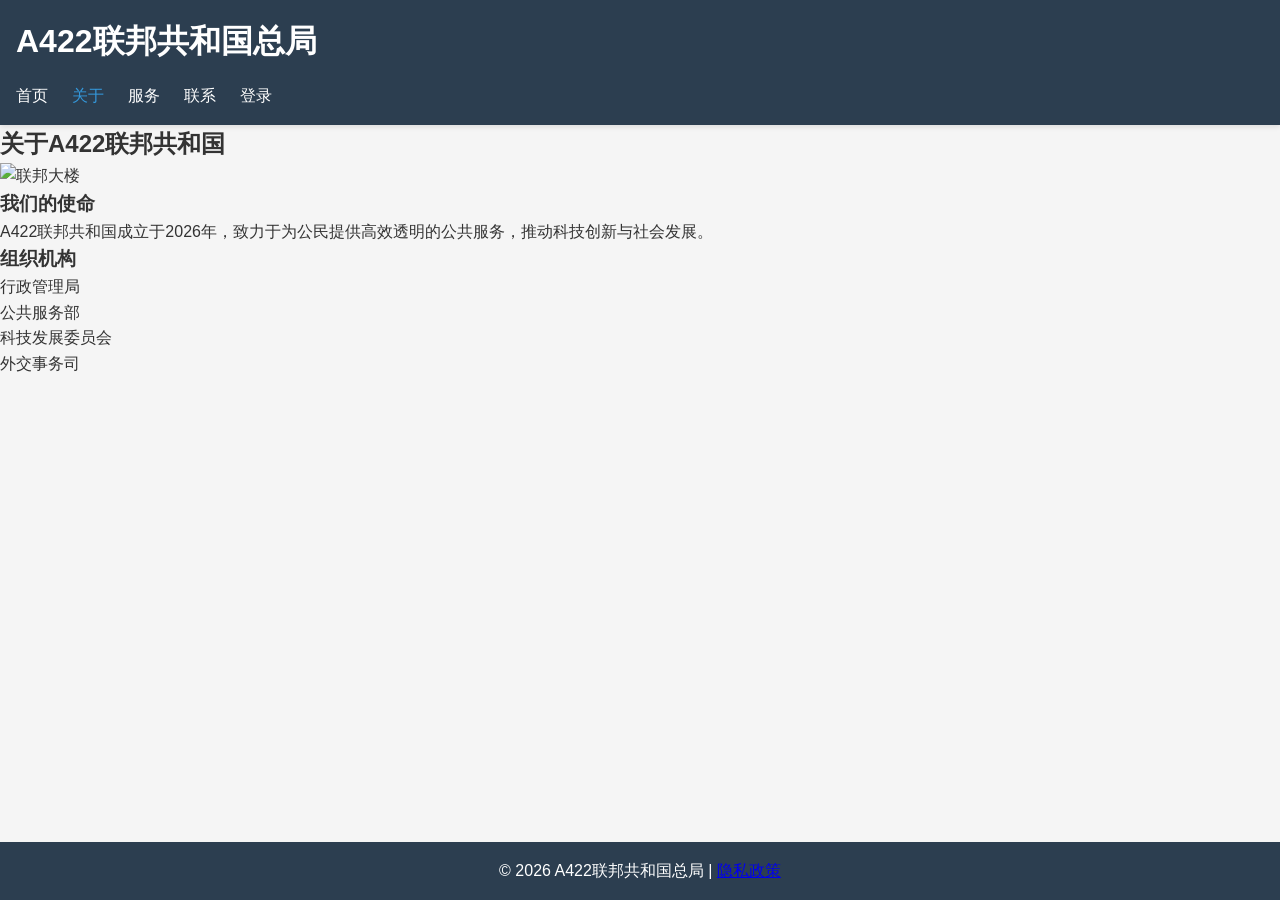
==== about.html @ 7dc00296 "Add files via upload" ====
<!DOCTYPE html>
<html lang="zh-CN">
<head>
    <meta charset="UTF-8">
    <meta name="viewport" content="width=device-width, initial-scale=1.0">
    <title>关于我们 - A422联邦共和国总局</title>
    <link rel="stylesheet" href="styles.css">
</head>
<body>
    <header>
        <h1>A422联邦共和国总局</h1>
        <nav>
            <ul>
                <li><a href="index.html">首页</a></li>
                <li><a href="about.html" class="active">关于</a></li>
                <li><a href="services.html">服务</a></li>
                <li><a href="contact.html">联系</a></li>
                <li><a href="login.html" class="login-btn">登录</a></li>
            </ul>
        </nav>
    </header>

    <main>
        <section class="content-section">
            <h2>关于A422联邦共和国</h2>
            <div class="about-content">
                <img src="https://via.placeholder.com/400x300" alt="联邦大楼" class="about-img">
                <div class="about-text">
                    <h3>我们的使命</h3>
                    <p>A422联邦共和国成立于2026年，致力于为公民提供高效透明的公共服务，推动科技创新与社会发展。</p>
                    <h3>组织机构</h3>
                    <ul>
                        <li>行政管理局</li>
                        <li>公共服务部</li>
                        <li>科技发展委员会</li>
                        <li>外交事务司</li>
                    </ul>
                </div>
            </div>
        </section>
    </main>

    <footer>
        <p>&copy; 2026 A422联邦共和国总局 | <a href="privacy.html">隐私政策</a></p>
    </footer>
</body>
</html>
---- styles.css ----
/* 基础样式 */
* {
    margin: 0;
    padding: 0;
    box-sizing: border-box;
}

body {
    font-family: 'Arial', sans-serif;
    line-height: 1.6;
    color: #333;
    background-color: #f5f5f5;
}

header {
    background-color: #2c3e50;
    color: white;
    padding: 1rem;
    box-shadow: 0 2px 5px rgba(0,0,0,0.1);
}

nav ul {
    display: flex;
    list-style: none;
    gap: 1.5rem;
    margin-top: 1rem;
}

nav a {
    color: white;
    text-decoration: none;
    transition: all 0.3s;
}

nav a:hover, nav a.active {
    color: #3498db;
}

.auth-form {
    max-width: 400px;
    margin: 2rem auto;
    padding: 2rem;
    background: white;
    border-radius: 5px;
    box-shadow: 0 0 10px rgba(0,0,0,0.1);
}

.form-group {
    margin-bottom: 1rem;
}

.form-group label {
    display: block;
    margin-bottom: 0.5rem;
}

.form-group input {
    width: 100%;
    padding: 0.5rem;
    border: 1px solid #ddd;
    border-radius: 3px;
}

button {
    width: 100%;
    padding: 0.75rem;
    background-color: #2c3e50;
    color: white;
    border: none;
    border-radius: 3px;
    cursor: pointer;
    transition: background-color 0.3s;
}

button:hover {
    background-color: #3498db;
}

.hero {
    text-align: center;
    padding: 4rem 1rem;
}

footer {
    text-align: center;
    padding: 1rem;
    background-color: #2c3e50;
    color: white;
    position: fixed;
    bottom: 0;
    width: 100%;
}
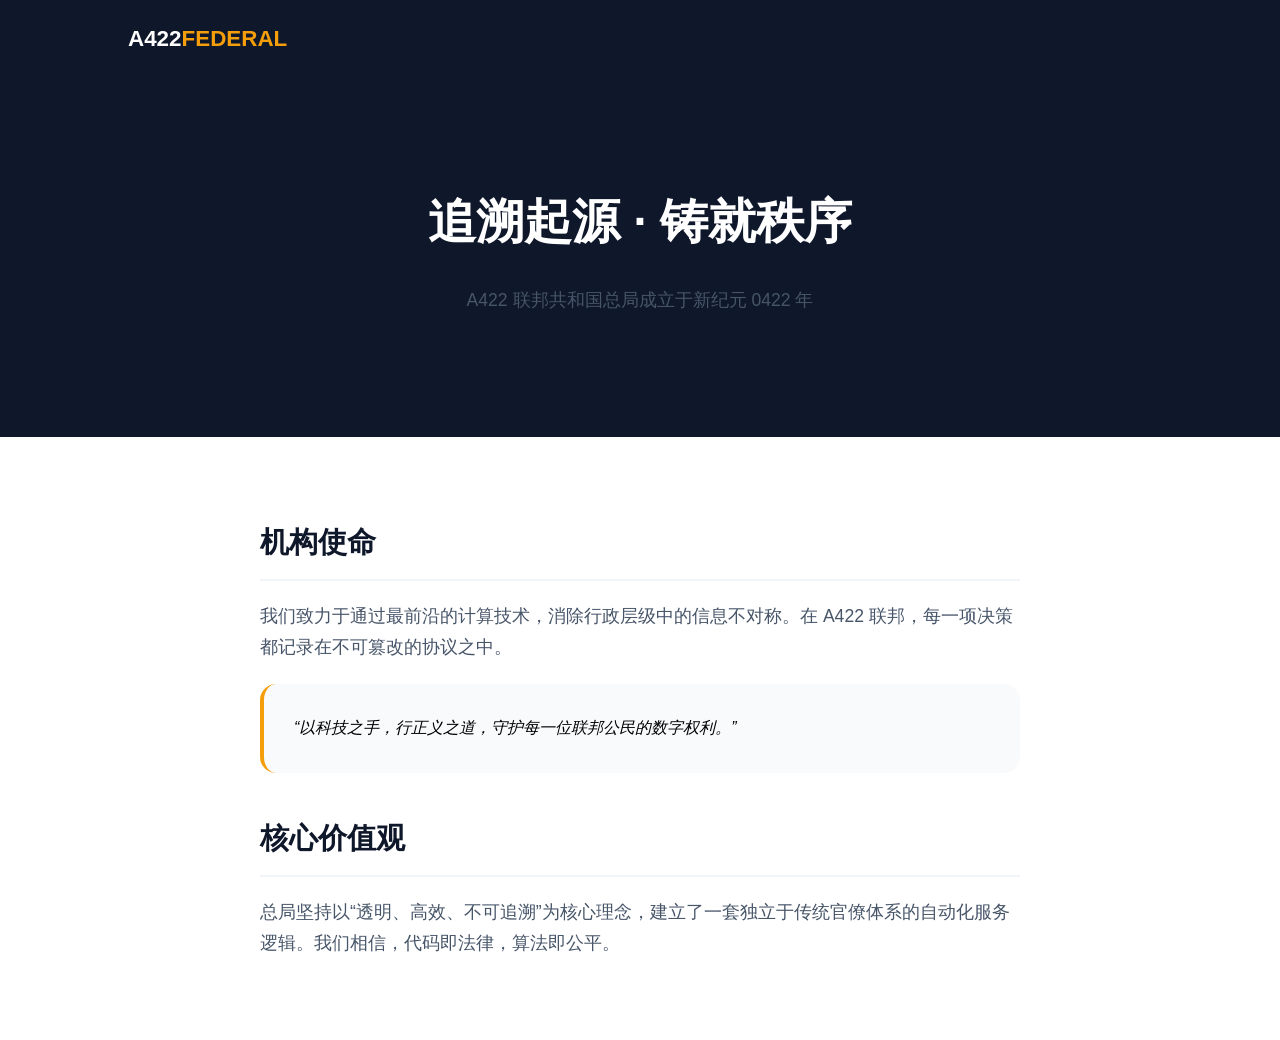
==== commit 6327668f: "Update about.html" ====
--- a/about.html
+++ b/about.html
@@ -3,45 +3,41 @@
 <head>
     <meta charset="UTF-8">
     <meta name="viewport" content="width=device-width, initial-scale=1.0">
-    <title>关于我们 - A422联邦共和国总局</title>
-    <link rel="stylesheet" href="styles.css">
+    <title>机构概况 | A422 联邦共和国总局</title>
+    <style>
+        :root { --primary: #0f172a; --accent: #f59e0b; --text: #1e293b; }
+        * { margin: 0; padding: 0; box-sizing: border-box; }
+        body { font-family: "Inter", sans-serif; background: #fff; line-height: 1.8; }
+        
+        header { background: var(--primary); color: white; padding: 1.2rem 10%; display: flex; justify-content: space-between; align-items: center; }
+        .logo { font-size: 1.4rem; font-weight: 800; color: white; text-decoration: none; }
+        .logo span { color: var(--accent); }
+
+        .about-hero { background: #0f172a; color: white; padding: 100px 10%; text-align: center; }
+        .about-hero h2 { font-size: 3rem; margin-bottom: 20px; }
+        
+        .content-section { max-width: 800px; margin: 80px auto; padding: 0 20px; }
+        h3 { font-size: 1.8rem; margin: 40px 0 20px; color: var(--primary); border-bottom: 2px solid #f1f5f9; padding-bottom: 10px; }
+        p { color: #475569; margin-bottom: 20px; font-size: 1.1rem; }
+        .mission-quote { background: #f8fafc; padding: 30px; border-radius: 16px; border-left: 4px solid var(--accent); font-style: italic; }
+    </style>
 </head>
 <body>
     <header>
-        <h1>A422联邦共和国总局</h1>
-        <nav>
-            <ul>
-                <li><a href="index.html">首页</a></li>
-                <li><a href="about.html" class="active">关于</a></li>
-                <li><a href="services.html">服务</a></li>
-                <li><a href="contact.html">联系</a></li>
-                <li><a href="login.html" class="login-btn">登录</a></li>
-            </ul>
-        </nav>
+        <a href="index.html" class="logo">A422<span>FEDERAL</span></a>
     </header>
-
-    <main>
-        <section class="content-section">
-            <h2>关于A422联邦共和国</h2>
-            <div class="about-content">
-                <img src="https://via.placeholder.com/400x300" alt="联邦大楼" class="about-img">
-                <div class="about-text">
-                    <h3>我们的使命</h3>
-                    <p>A422联邦共和国成立于2026年，致力于为公民提供高效透明的公共服务，推动科技创新与社会发展。</p>
-                    <h3>组织机构</h3>
-                    <ul>
-                        <li>行政管理局</li>
-                        <li>公共服务部</li>
-                        <li>科技发展委员会</li>
-                        <li>外交事务司</li>
-                    </ul>
-                </div>
-            </div>
-        </section>
+    <section class="about-hero">
+        <h2>追溯起源 · 铸就秩序</h2>
+        <p>A422 联邦共和国总局成立于新纪元 0422 年</p>
+    </section>
+    <main class="content-section">
+        <h3>机构使命</h3>
+        <p>我们致力于通过最前沿的计算技术，消除行政层级中的信息不对称。在 A422 联邦，每一项决策都记录在不可篡改的协议之中。</p>
+        <div class="mission-quote">
+            “以科技之手，行正义之道，守护每一位联邦公民的数字权利。”
+        </div>
+        <h3>核心价值观</h3>
+        <p>总局坚持以“透明、高效、不可追溯”为核心理念，建立了一套独立于传统官僚体系的自动化服务逻辑。我们相信，代码即法律，算法即公平。</p>
     </main>
-
-    <footer>
-        <p>&copy; 2026 A422联邦共和国总局 | <a href="privacy.html">隐私政策</a></p>
-    </footer>
 </body>
-</html>+</html>
